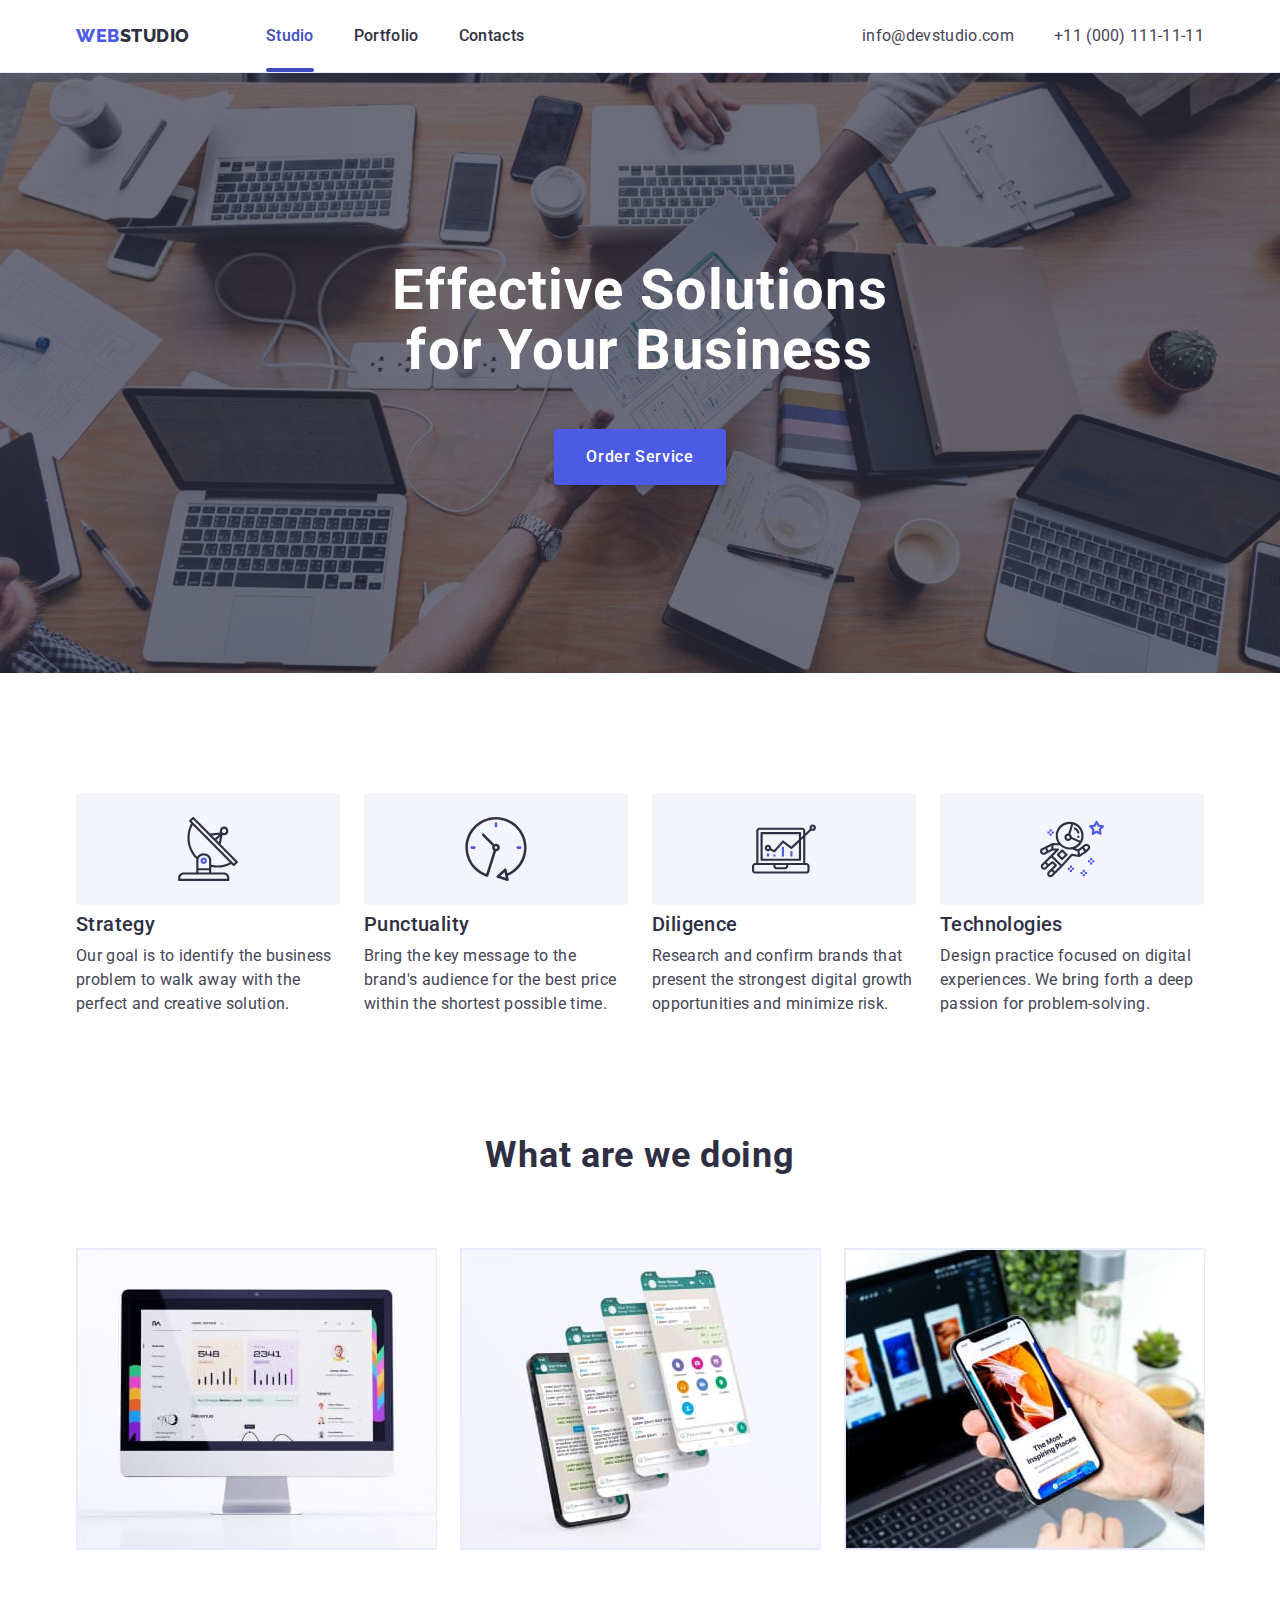
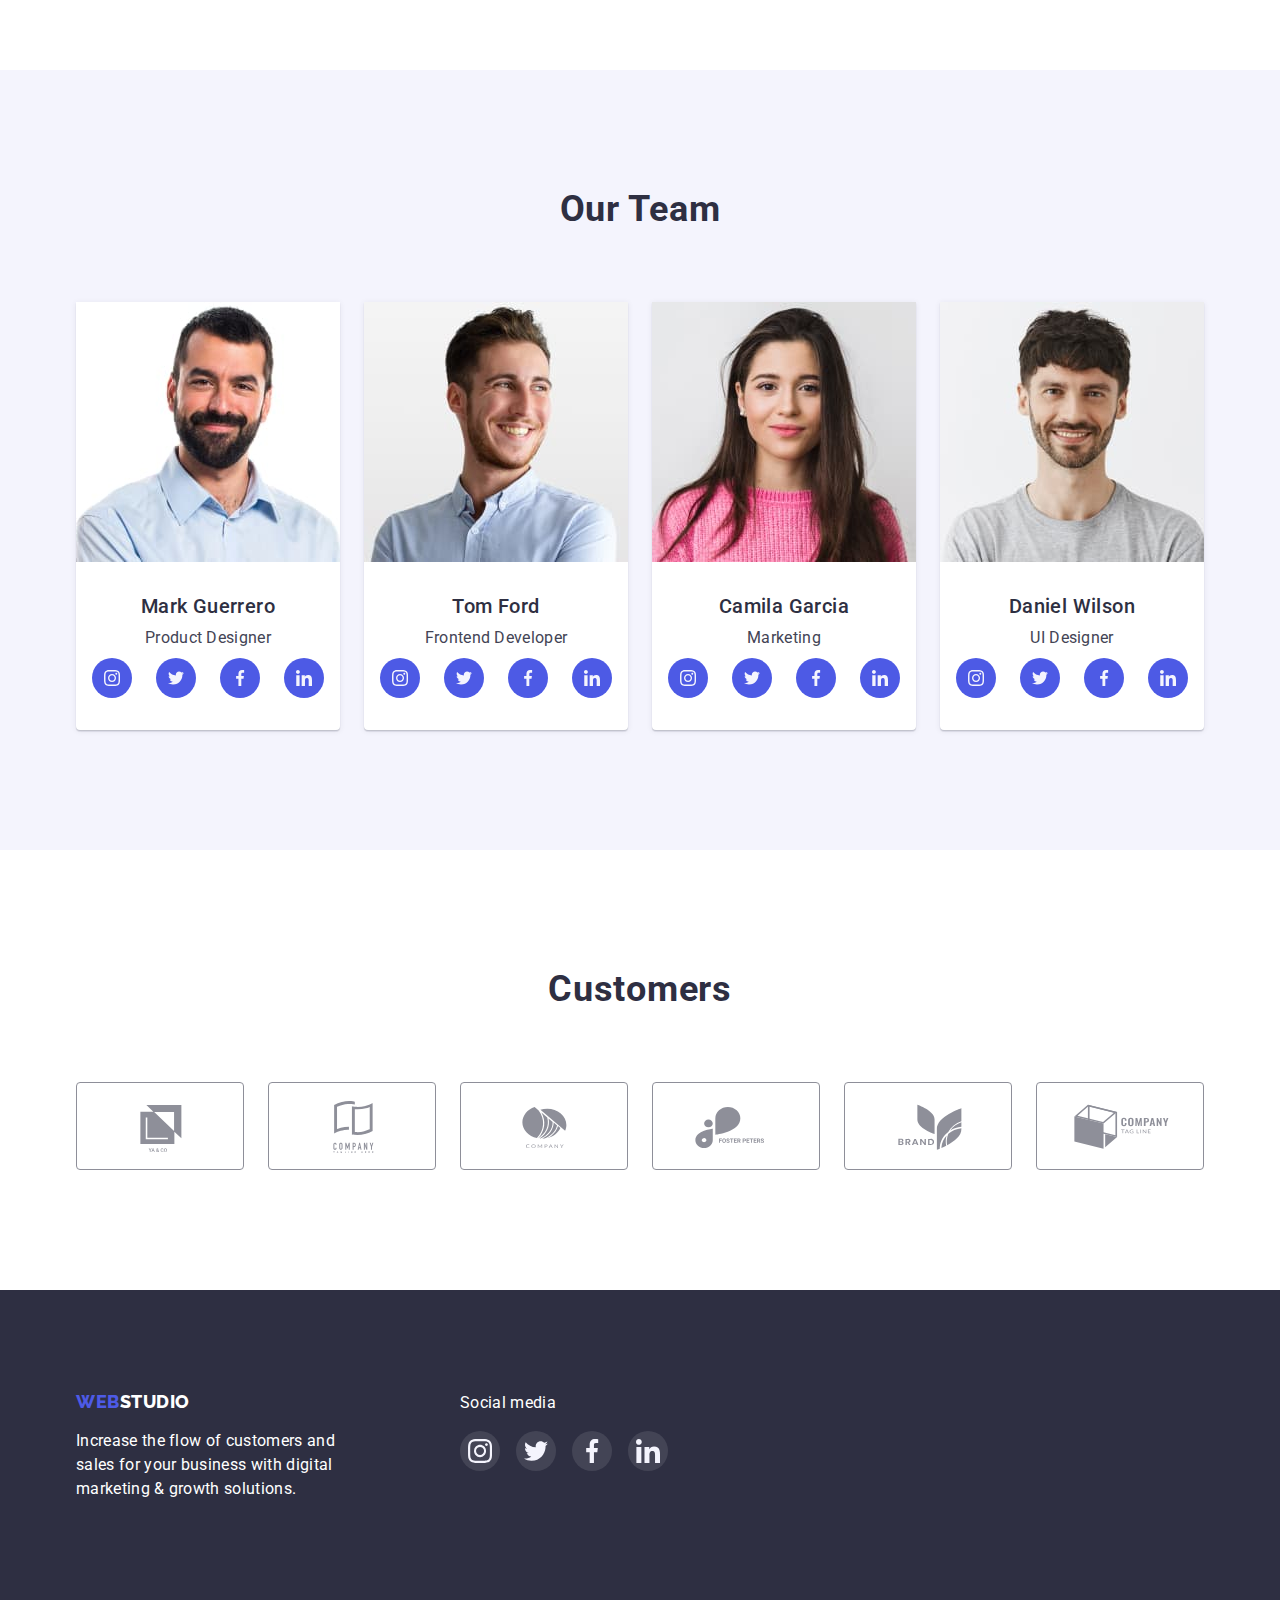
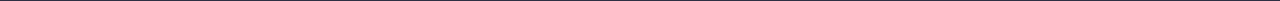
==== index.html @ 7a9a7d22 "Initial commit" ====
<!DOCTYPE html>
<html lang="en">
  <head>
    <meta charset="UTF-8" />
    <meta http-equiv="X-UA-Compatible" content="IE=edge" />
    <meta name="viewport" content="width=device-width, initial-scale=1.0" />
    <title>Web Studio</title>
    <link rel="preconnect" href="https://fonts.googleapis.com" />
    <link rel="preconnect" href="https://fonts.gstatic.com" crossorigin />
    <link
      href="https://fonts.googleapis.com/css2?family=Raleway:wght@800&family=Roboto:wght@400;500;700;900&display=swap"
      rel="stylesheet"
    />
    <link
      rel="stylesheet"
      href="https://cdn.jsdelivr.net/npm/modern-normalize@1.1.0/modern-normalize.min.css"
    />
    <link rel="stylesheet" href="./css/styles.css" />
  </head>
  <body>
    <!-- 📌======================= header -->

    <header class="header">
      <div class="container header-container">
        <nav class="navigation">
          <a href="/index.html" class="logo dark"
            >Web<span class="logo-right">Studio</span></a
          >
          <ul class="navigation-list">
            <li class="item">
              <a href="./index.html" class="link current">Studio</a>
            </li>
            <li class="item">
              <a href="./portfolio.html" class="link">Portfolio</a>
            </li>
            <li class="item"><a href="" class="link">Contacts</a></li>
          </ul>
        </nav>

        <address class="contacts-wrapper">
          <ul class="contacts">
            <li class="contacts-item">
              <a href="mailto:info@devstudio.com" class="contacts-link"
                >info@devstudio.com</a
              >
            </li>
            <li class="contacts-item">
              <a href="tel:+110001111111" class="contacts-link"
                >+11 (000) 111-11-11</a
              >
            </li>
          </ul>
        </address>
      </div>
    </header>

    <main>
      <!--📌=================================== hero  -->

      <section class="hero-wrapper">
        <div class="hero">
          <h1 class="hero-title">Effective Solutions for Your Business</h1>
          <button class="hero-button" type="button" data-modal-open>
            Order Service
          </button>
        </div>
      </section>

      <!-- 📌==============================advantages  -->

      <section class="section advantages-section">
        <div class="container">
          <h2 class="visually-hidden">Advantages</h2>
          <ul class="advantages-list">
            <li class="advantages-item">
              <div class="advantages-top">
                <svg width="64" height="64">
                  <use href="./images/icons.svg#icon-antenna" />
                </svg>
              </div>
              <h3 class="advantages-title">Strategy</h3>
              <p class="advantages-text">
                Our goal is to identify the business problem to walk away with
                the perfect and creative solution.
              </p>
            </li>
            <li class="advantages-item">
              <div class="advantages-top">
                <svg width="64" height="64">
                  <use href="./images/icons.svg#icon-clock" />
                </svg>
              </div>
              <h3 class="advantages-title">Punctuality</h3>
              <p class="advantages-text">
                Bring the key message to the brand's audience for the best price
                within the shortest possible time.
              </p>
            </li>
            <li class="advantages-item">
              <div class="advantages-top">
                <svg width="64" height="64">
                  <use href="./images/icons.svg#icon-diagram" />
                </svg>
              </div>
              <h3 class="advantages-title">Diligence</h3>
              <p class="advantages-text">
                Research and confirm brands that present the strongest digital
                growth opportunities and minimize risk.
              </p>
            </li>
            <li class="advantages-item">
              <div class="advantages-top">
                <svg width="64" height="64">
                  <use href="./images/icons.svg#icon-astronaut" />
                </svg>
              </div>
              <h3 class="advantages-title">Technologies</h3>
              <p class="advantages-text">
                Design practice focused on digital experiences. We bring forth a
                deep passion for problem-solving.
              </p>
            </li>
          </ul>
        </div>
      </section>

      <!--📌================================ work examples -->

      <section class="section work-section">
        <div class="container">
          <h2 class="section-title">What are we doing</h2>
          <ul class="work-list">
            <li class="work-item">
              <img
                src="./images/what-are-we-doing-1.jpg"
                alt="work 1"
                width="360"
              />
            </li>
            <li class="work-item">
              <img
                src="./images/what-are-we-doing-2.jpg"
                alt="work 2"
                width="360"
              />
            </li>
            <li class="work-item">
              <img
                src="./images/what-are-we-doing-3.jpg"
                alt="work 3"
                width="360"
              />
            </li>
          </ul>
        </div>
      </section>

      <!--📌====================================== Our Team -->

      <section class="our-team">
        <div class="container">
          <h2 class="section-title">Our Team</h2>
          <ul class="team-list">
            <li class="team-item">
              <img
                src="./images/our-team-1.jpg"
                alt="Mark Guerrero"
                width="264"
              />
              <div class="staff-wrapper">
                <h3 class="staff-title">Mark Guerrero</h3>
                <p class="staff-position">Product Designer</p>
                <ul class="soc-icon">
                  <li class="icon-list">
                    <a class="icon-item" href="">
                      <svg class="soc-icon-item" width="16" height="16">
                        <use href="./images/icons.svg#icon-instagram" />
                      </svg>
                    </a>
                  </li>
                  <li class="icon-list">
                    <a class="icon-item" href="">
                      <svg class="soc-icon-item" width="16" height="16">
                        <use href="./images/icons.svg#icon-twitter" />
                      </svg>
                    </a>
                  </li>
                  <li class="icon-list">
                    <a class="icon-item" href=""
                      ><svg class="soc-icon-item" width="16" height="16">
                        <use href="./images/icons.svg#icon-facebook" />
                      </svg>
                    </a>
                  </li>
                  <li class="icon-list">
                    <a class="icon-item" href=""
                      ><svg class="soc-icon-item" width="16" height="16">
                        <use href="./images/icons.svg#icon-linkedin" />
                      </svg>
                    </a>
                  </li>
                </ul>
              </div>
            </li>

            <li class="team-item">
              <img src="./images/our-team-2.jpg" alt="Tom Ford" width="264" />
              <div class="staff-wrapper">
                <h3 class="staff-title">Tom Ford</h3>
                <p class="staff-position">Frontend Developer</p>
                <ul class="soc-icon">
                  <li class="icon-list">
                    <a class="icon-item" href="">
                      <svg class="soc-icon-item" width="16" height="16">
                        <use href="./images/icons.svg#icon-instagram" />
                      </svg>
                    </a>
                  </li>
                  <li class="icon-list">
                    <a class="icon-item" href="">
                      <svg class="soc-icon-item" width="16" height="16">
                        <use href="./images/icons.svg#icon-twitter" />
                      </svg>
                    </a>
                  </li>
                  <li class="icon-list">
                    <a class="icon-item" href=""
                      ><svg class="soc-icon-item" width="16" height="16">
                        <use href="./images/icons.svg#icon-facebook" />
                      </svg>
                    </a>
                  </li>
                  <li class="icon-list">
                    <a class="icon-item" href=""
                      ><svg class="soc-icon-item" width="16" height="16">
                        <use href="./images/icons.svg#icon-linkedin" />
                      </svg>
                    </a>
                  </li>
                </ul>
              </div>
            </li>

            <li class="team-item">
              <img
                src="./images/our-team-3.jpg"
                alt="Camila Garcia"
                width="264"
              />
              <div class="staff-wrapper">
                <h3 class="staff-title">Camila Garcia</h3>
                <p class="staff-position">Marketing</p>
                <ul class="soc-icon">
                  <li class="icon-list">
                    <a class="icon-item" href="">
                      <svg class="soc-icon-item" width="16" height="16">
                        <use href="./images/icons.svg#icon-instagram" />
                      </svg>
                    </a>
                  </li>
                  <li class="icon-list">
                    <a class="icon-item" href="">
                      <svg class="soc-icon-item" width="16" height="16">
                        <use href="./images/icons.svg#icon-twitter" />
                      </svg>
                    </a>
                  </li>
                  <li class="icon-list">
                    <a class="icon-item" href=""
                      ><svg class="soc-icon-item" width="16" height="16">
                        <use href="./images/icons.svg#icon-facebook" />
                      </svg>
                    </a>
                  </li>
                  <li class="icon-list">
                    <a class="icon-item" href=""
                      ><svg class="soc-icon-item" width="16" height="16">
                        <use href="./images/icons.svg#icon-linkedin" />
                      </svg>
                    </a>
                  </li>
                </ul>
              </div>
            </li>
            <li class="team-item">
              <img
                src="./images/our-team-4.jpg"
                alt="Daniel Wilson"
                width="264"
              />
              <div class="staff-wrapper">
                <h3 class="staff-title">Daniel Wilson</h3>
                <p class="staff-position">UI Designer</p>
                <ul class="soc-icon">
                  <li class="icon-list">
                    <a class="icon-item" href="">
                      <svg class="soc-icon-item" width="16" height="16">
                        <use href="./images/icons.svg#icon-instagram" />
                      </svg>
                    </a>
                  </li>
                  <li class="icon-list">
                    <a class="icon-item" href="">
                      <svg class="soc-icon-item" width="16" height="16">
                        <use href="./images/icons.svg#icon-twitter" />
                      </svg>
                    </a>
                  </li>
                  <li class="icon-list">
                    <a class="icon-item" href=""
                      ><svg class="soc-icon-item" width="16" height="16">
                        <use href="./images/icons.svg#icon-facebook" />
                      </svg>
                    </a>
                  </li>
                  <li class="icon-list">
                    <a class="icon-item" href=""
                      ><svg class="soc-icon-item" width="16" height="16">
                        <use href="./images/icons.svg#icon-linkedin" />
                      </svg>
                    </a>
                  </li>
                </ul>
              </div>
            </li>
          </ul>
        </div>
      </section>
      <!-- =========================================Customers=============== -->
      <section class="customers">
        <div class="container">
          <h2 class="section-title">Customers</h2>
          <ul class="customers-list">
            <li class="customers-item">
              <a class="customers-link" href="">
                <svg class="customers-icon-item" width="104" height="56">
                  <use href="./images/icons.svg#icon-Logo" />
                </svg>
              </a>
            </li>
            <li class="customers-item">
              <a class="customers-link" href="">
                <svg class="customers-icon-item" width="104" height="56">
                  <use href="./images/icons.svg#icon-Logo1" />
                </svg>
              </a>
            </li>
            <li class="customers-item">
              <a class="customers-link" href="">
                <svg class="customers-icon-item" width="104" height="56">
                  <use href="./images/icons.svg#icon-Logo2" />
                </svg>
              </a>
            </li>
            <li class="customers-item">
              <a class="customers-link" href="">
                <svg class="customers-icon-item" width="104" height="56">
                  <use href="./images/icons.svg#icon-Logo3" />
                </svg>
              </a>
            </li>
            <li class="customers-item">
              <a class="customers-link" href="">
                <svg class="customers-icon-item" width="104" height="56">
                  <use href="./images/icons.svg#icon-Logo4" />
                </svg>
              </a>
            </li>
            <li class="customers-item">
              <a class="customers-link" href="">
                <svg class="customers-icon-item" width="104" height="56">
                  <use href="./images/icons.svg#icon-Logo5" />
                </svg>
              </a>
            </li>
          </ul>
        </div>
      </section>
    </main>

    <!--📌==========================================footer -->

    <footer class="page-footer">
      <div class="container footer-container">
        <div class="logo-group">
          <a href="/index.html" class="logo light"
            >Web<span class="logo-right">Studio</span></a
          >
          <p class="text">
            Increase the flow of customers and sales for your business with
            digital marketing & growth solutions.
          </p>
        </div>
        <div class="social-group">
          <p class="social-title">Social media</p>
          <ul class="social-list">
            <li class="social-item">
              <a class="social-link" href="">
                <svg class="soc-icon-item" width="24" height="24">
                  <use href="./images/icons.svg#icon-instagram" />
                </svg>
              </a>
            </li>
            <li class="social-item">
              <a class="social-link" href="">
                <svg class="soc-icon-item" width="24" height="24">
                  <use href="./images/icons.svg#icon-twitter" />
                </svg>
              </a>
            </li>
            <li class="social-item">
              <a class="social-link" href=""
                ><svg class="soc-icon-item" width="24" height="24">
                  <use href="./images/icons.svg#icon-facebook" />
                </svg>
              </a>
            </li>
            <li class="social-item">
              <a class="social-link" href=""
                ><svg class="soc-icon-item" width="24" height="24">
                  <use href="./images/icons.svg#icon-linkedin" />
                </svg>
              </a>
            </li>
          </ul>
        </div>
      </div>
    </footer>

    <div class="backdrop is-hidden" data-modal>
      <div class="modal">
        <button class="modal-clos" type="button" data-modal-close>
          <svg class="modal-clos-icon" width="24" height="24">
            <use href="./images/icons.svg#icon-Vector-1" />
          </svg>
        </button>
      </div>
    </div>
    <script src="./js/modal.js"></script>
  </body>
</html>
---- css/styles.css ----
:root {
  --primary-text-color: #434455;
  /* --secondary-text-: #e7e9fc; */
  --secondary-background-color: #f4f4fd;
  --variable-color: #404bbf;
  --blue-color: #2e2f42;
  --accent-color: #4d5ae5;
  --white-color: #ffffff;
}
body {
  background-color: var(--white-color);
  color: var(--primary-text-color);
  font-family: Roboto, sans-serif;
}

/* 📌 Reset */

p,
h1,
h2,
h3,
h4,
h5,
h6 {
  margin: 0;
}
ul {
  margin: 0;
  padding-left: 0;
  list-style: none;
}
a {
  text-decoration: none;
}
button {
  cursor: pointer;
}
img {
  display: block;
}
/* @keyframes rotator {
  0% {
    transform: rotate(0);
  }
  100% {
    transform: rotate(360);
  } */
/* 📌 Utils */

.visually-hidden {
  position: absolute;
  width: 1px;
  height: 1px;
  margin: -1px;
  border: 0;
  padding: 0;

  white-space: nowrap;
  clip-path: inset(100%);
  clip: rect(0 0 0 0);
  overflow: hidden;
}

/* 📌 General */

.container {
  width: 1158px;
  padding-left: 15px;
  padding-right: 15px;
  margin: 0 auto;
}

.logo {
  color: var(--accent-color);
  font-family: 'Raleway', sans-serif;
  font-weight: 800;
  font-size: 18px;
  line-height: 1.3;
  letter-spacing: 0.03em;
  text-transform: uppercase;
}
.logo.light > .logo-right {
  color: var(--white-color);
}
.logo.dark > .logo-right {
  color: var(--blue-color);
}

.section-title {
  margin-bottom: 72px;
  color: var(--blue-color);
  font-weight: 700;
  font-size: 36px;
  line-height: 1.11;
  text-align: center;
  letter-spacing: 0.02em;
}
/*==================== MODAL */
.backdrop {
  position: fixed;
  top: 0;
  width: 100%;
  height: 100%;
  background-color: rgba(46, 47, 66, 0.4);
  transition: opacity 250ms linear, visibility 250ms linear;
}
.is-hidden {
  opacity: 0;
  visibility: hidden;
  pointer-events: none;
}
.backdrop.is-hidden .modal {
  transform: translate(-50%, -50%) scale(0);
}
.modal {
  position: absolute;
  top: 50%;
  left: 50%;
  width: 408px;
  min-height: 576px;
  border-radius: 5px;
  transform: translate(-50%, -50%);
  padding: 30px;
  background-color: #fcfcfc;
  transition: transform 250ms cubic-bezier(0.4, 0, 0.2, 1);
}
.modal-clos {
  width: 24px;
  height: 24px;
  border: 1px solid rgba(0, 0, 0, 0.1);
  background-color: #e7e9fc;
  border-radius: 50%;
  display: flex;
  align-items: center;
  justify-content: center;
  margin-left: auto;
  transition: color 250ms cubic-bezier(0.4, 0, 0.2, 1),
    background-color 250ms cubic-bezier(0.4, 0, 0.2, 1);
}
.modal-clos:hover,
.modal-clos:focus {
  background-color: #404bbf;
  fill: #ffffff;
}

/*📌=== site-nav */
.header {
  border-bottom: 1px solid #e7e9fc;
}

.header-container {
  display: flex;
}
.navigation {
  display: flex;
  align-items: center;
}

.navigation-list {
  display: flex;
  margin-left: 76px;
}
.navigation-list .item + .item {
  margin-left: 40px;
}

.navigation-list .link {
  display: block;
  padding-top: 24px;
  padding-bottom: 24px;
  color: var(--blue-color);
  font-weight: 500;
  font-size: 16px;
  line-height: 1.5;
  letter-spacing: 0.02em;
  position: relative;
  transition: color 250ms cubic-bezier(0.4, 0, 0.2, 1);
}
.navigation-list .link:hover,
.navigation-list .link:focus,
.navigation-list .link.current {
  color: var(--variable-color);
}
.navigation-list .link.current::after {
  width: 100%;
  height: 4px;
  left: 0;
  bottom: 0;
  display: block;
  content: '';
  position: absolute;
  border-radius: 2px;
  background-color: #404bbf;
  pointer-events: none;
}

/*📌===contacts */

.contacts-wrapper {
  margin-left: auto;
}

.contacts {
  display: flex;
}
.contacts-item + .contacts-item {
  margin-left: 40px;
}
.contacts-link {
  color: var(--primary-text-color);
  font-style: normal;

  font-size: 16px;
  line-height: 1.5;
  letter-spacing: 0.02em;

  display: inline-block;
  padding-top: 24px;
  padding-bottom: 24px;
  transition: color 250ms cubic-bezier(0.4, 0, 0.2, 1);
}
.contacts-link:hover,
.contacts-link:focus {
  color: var(--variable-color);
}

/*================================📌 Hero =========================  */

.hero-wrapper {
  max-width: 1440px;
  margin: 0 auto;
  background-image: linear-gradient(
      rgba(46, 47, 66, 0.7),
      rgba(46, 47, 66, 0.7)
    ),
    url(../images/people-office\ .jpg);
  background-repeat: no-repeat;
  background-position: center;
  background-size: cover;
  height: 600px;
  display: flex;
  justify-content: center;
  align-items: center;
}

.hero {
  text-align: center;
}

.hero-title {
  color: var(--white-color);
  font-weight: 700;
  width: 496px;
  font-size: 56px;
  line-height: 1.07;
  letter-spacing: 0.02em;
  margin-bottom: 48px;
}

.hero-button {
  background-color: var(--accent-color);
  font-family: inherit;
  color: var(--white-color);
  font-weight: 500;
  font-size: 16px;
  line-height: 1.5;
  letter-spacing: 0.04em;
  padding: 16px 32px;
  border: none;
  box-shadow: 0px 4px 4px rgba(0, 0, 0, 0.15);
  border-radius: 4px;
  transition: background-color 250ms cubic-bezier(0.4, 0, 0.2, 1);
}

.hero-button:hover,
.hero-button:focus {
  background-color: var(--variable-color);
}

/* 📌===advantages */
.advantages-section {
  padding: 120px 0 60px;
}
.advantages-list {
  display: flex;
}
.advantages-item {
  width: 264px;
}
.advantages-item:not(:last-child) {
  margin-right: 24px;
}
.advantages-top {
  height: 112px;
  margin-bottom: 8px;
  border-radius: 4px;
  display: flex;
  justify-content: center;
  align-items: center;
  background-color: var(--secondary-background-color);
}

.advantages-title {
  color: var(--blue-color);
  font-weight: 500;
  font-size: 20px;
  letter-spacing: 0.02em;
  margin-bottom: 8px;
}
.advantages-text {
  font-size: 16px;
  line-height: 1.5;
  letter-spacing: 0.02em;
}

/* 📌 ===work examples */
.work-section {
  padding: 60px 0 120px;
}
.work-list {
  display: flex;
}
.work-item {
  width: 360px;
  border: 1px solid #e7e9fc;
}
.work-item:not(:last-child) {
  margin-right: 24px;
}

/* 📌 === Our Team */

.our-team {
  background-color: var(--secondary-background-color);
  padding: 120px 0;
}
.team-list {
  display: flex;
}
.team-item {
  width: 264px;
  box-shadow: 0px 1px 6px rgba(46, 47, 66, 0.08),
    0px 1px 1px rgba(46, 47, 66, 0.16), 0px 2px 1px rgba(46, 47, 66, 0.08);
  background-color: var(--white-color);
  border-radius: 0px 0px 4px 4px;
}
.team-item:not(:last-child) {
  margin-right: 24px;
}
.staff-wrapper {
  padding: 32px 16px;
  text-align: center;
}
.staff-title {
  color: var(--blue-color);
  font-weight: 500;
  font-size: 20px;
  letter-spacing: 0.02em;
  line-height: 1.2;
  margin-bottom: 8px;
}
.staff-position {
  font-size: 16px;
  line-height: 1.5;
  letter-spacing: 0.02em;
  margin-bottom: 8px;
}
.soc-icon {
  display: flex;
  justify-content: space-between;
}
.icon-item {
  height: 40px;
  width: 40px;
  border-radius: 50%;
  display: inline-flex;
  justify-content: center;
  align-items: center;
  background-color: var(--accent-color);
  transition: background-color 250ms cubic-bezier(0.4, 0, 0.2, 1);
}
.icon-item:hover,
.icon-item:focus {
  background-color: var(--variable-color);
}
.soc-icon-item {
  fill: var(--secondary-background-color);
}

/* ================================Customers */
.customers {
  padding: 120px 0;
}
.customers-list {
  display: flex;
  justify-content: space-between;
}
.customers-item {
  width: 168px;
}
.customers-link {
  height: 88px;
  display: flex;
  justify-content: center;
  align-items: center;
  border: 1px solid #8e8f99;
  border-radius: 4px;
  transition: border 250ms cubic-bezier(0.4, 0, 0.2, 1);
}
.customers-link:hover,
.customers-link:focus {
  border: 1px solid #404bbf;
}
.customers-link:hover > .customers-icon-item,
.customers-link:focus > .customers-icon-item {
  fill: #404bbf;
}

.customers-icon-item {
  fill: #8e8f99;
  transition: fill 250ms cubic-bezier(0.4, 0, 0.2, 1);
}
.section-heading {
  margin-bottom: 72px;
  padding-top: 120px;
}
/* =========================== Portfolio ========================== */

/* 📌 ============ projects */

.projects-section {
  padding: 96px 0 120px;
}

.filter-list {
  display: flex;
  justify-content: center;
  margin-bottom: 72px;
}
.filter-item:not(:last-child) {
  margin-right: 24px;
}
.filter-button {
  padding: 12px 24px;
  color: var(--accent-color);
  font-family: inherit;
  line-height: 1.5;
  font-weight: 500;
  letter-spacing: 0.04em;
  background-color: var(--secondary-background-color);
  border: 1px solid #e7e9fc;
  border-radius: 4px;

  box-shadow: 0px 3px 1px rgba(0, 0, 0, 0.1), 0px 2px 1px rgba(0, 0, 0, 0.08),
    0px 2px 2px rgba(0, 0, 0, 0.12);
  transition: color 250ms cubic-bezier(0.4, 0, 0.2, 1),
    background-color 250ms cubic-bezier(0.4, 0, 0.2, 1);
}
.filter-button:hover,
.filter-button:focus {
  border-color: transparent;
  background-color: var(--variable-color);
  color: var(--white-color);
}

/* 📌 ============== projects list */

.projects-list {
  display: flex;
  flex-wrap: wrap;
  margin: -24px -12px;
}
.projects-item {
  width: 360px;
  margin: 24px 12px;
  box-shadow: 0px 1px 6px rgba(46, 47, 66, 0.08);
}
.projects-img {
  display: block;
}

.projects-img:hover,
.projects-img:focus {
  box-shadow: 0px 1px 6px rgba(46, 47, 66, 0.08),
    0px 1px 1px rgba(46, 47, 66, 0.16), 0px 2px 1px rgba(46, 47, 66, 0.08);
}
.projects-img:hover .overlay {
  transform: translateY(0);
}
.projects-wraper {
  position: relative;
  overflow: hidden;
}
.overlay {
  line-height: 1.5;
  letter-spacing: 0.02em;
  color: #f4f4fd;
  position: absolute;
  padding-top: 40px;
  padding-left: 32px;
  padding-right: 32px;
  top: 0;
  font-size: 16px;
  font-weight: 400;
  background-color: #4d5ae5;
  height: 100%;
  transform: translateY(100%);
  transition: transform 250ms linear;
}

.projects-bottom {
  padding: 32px 16px;
  border-left: 1px solid #e7e9fc;
  border-right: 1px solid #e7e9fc;
  border-bottom: 1px solid #e7e9fc;
}

.projects-title {
  margin-bottom: 8px;
  color: var(--blue-color);
  font-weight: 500;
  font-size: 20px;
  letter-spacing: 0.02em;
  line-height: 1.2;
}
.projects-description {
  color: var(--primary-text-color);
  line-height: 1.5;
  letter-spacing: 0.02em;
}

/* 📌 === footer  */

.page-footer {
  padding: 100px 0;
  background-color: var(--blue-color);
}
.footer-container {
  display: flex;
  align-items: baseline;
}
.logo-group {
  width: 264px;
  margin-right: 120px;
}
.logo-group > .text {
  margin-top: 16px;
  color: var(--white-color);
  line-height: 1.5;
  letter-spacing: 0.02em;
}
.social-group {
  width: 208px;
}
.social-title {
  display: inline-block;
  margin-bottom: 16px;
  font-size: 16px;
  line-height: 1.5;
  letter-spacing: 0.02em;
  color: #ffffff;
}
.social-list {
  display: flex;
  gap: 16px;
}
.social-item {
  width: 40px;
}
.social-link {
  height: 40px;
  border-radius: 50%;
  display: flex;
  justify-content: center;
  align-items: center;
  background-color: rgba(255, 255, 255, 0.1);
  transition: background-color 250ms cubic-bezier(0.4, 0, 0.2, 1);
}
.social-link:hover,
.social-link:focus {
  background-color: #31d0aa;
}

/* 📌 nth-child example */

/* .projects-item:not(:nth-child(3n)) {
  margin-right: 24px;
}
.projects-item:not(:nth-last-child(-n + 3)) {
  margin-bottom: 48px;
} */

/* .advantages-item::before {
  display: block;
  content: '';
  height: 112px;

  background-position: center;
  background-color: #f4f4fd;
  background-size: 64px 64px;
}
.icon-antenna::before {
  background-image: url(../images/icons.svg/);
  background-repeat: no-repeat;
}
.icon-clock::before {
  background-image: url(../images/clock.svg);
  background-repeat: no-repeat;
}
.icon-diagram::before {
  background-image: url(../images/diagram.svg);
  background-repeat: no-repeat;
}
.icon-astronaut::before {
  background-image: url(../images/astronaut.svg);
  background-repeat: no-repeat;
} */
/* animate__backInUp */ ;
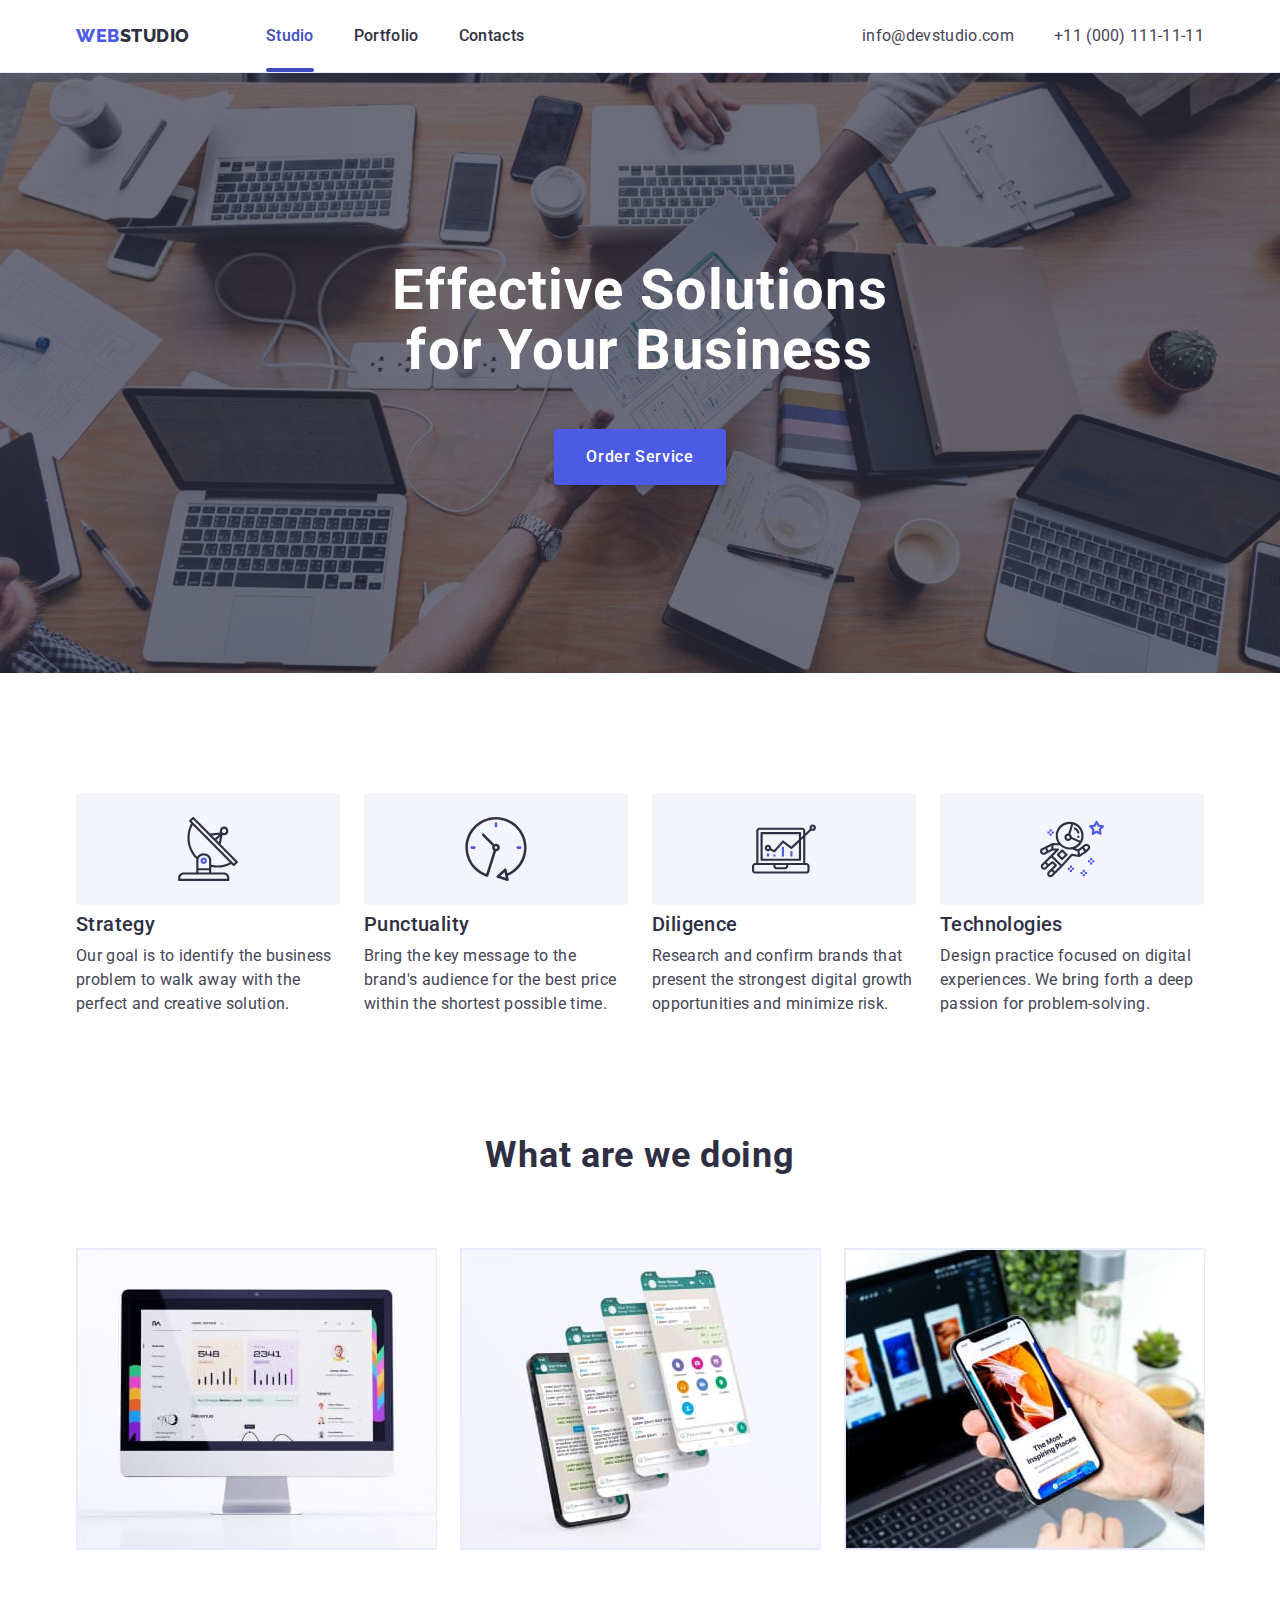
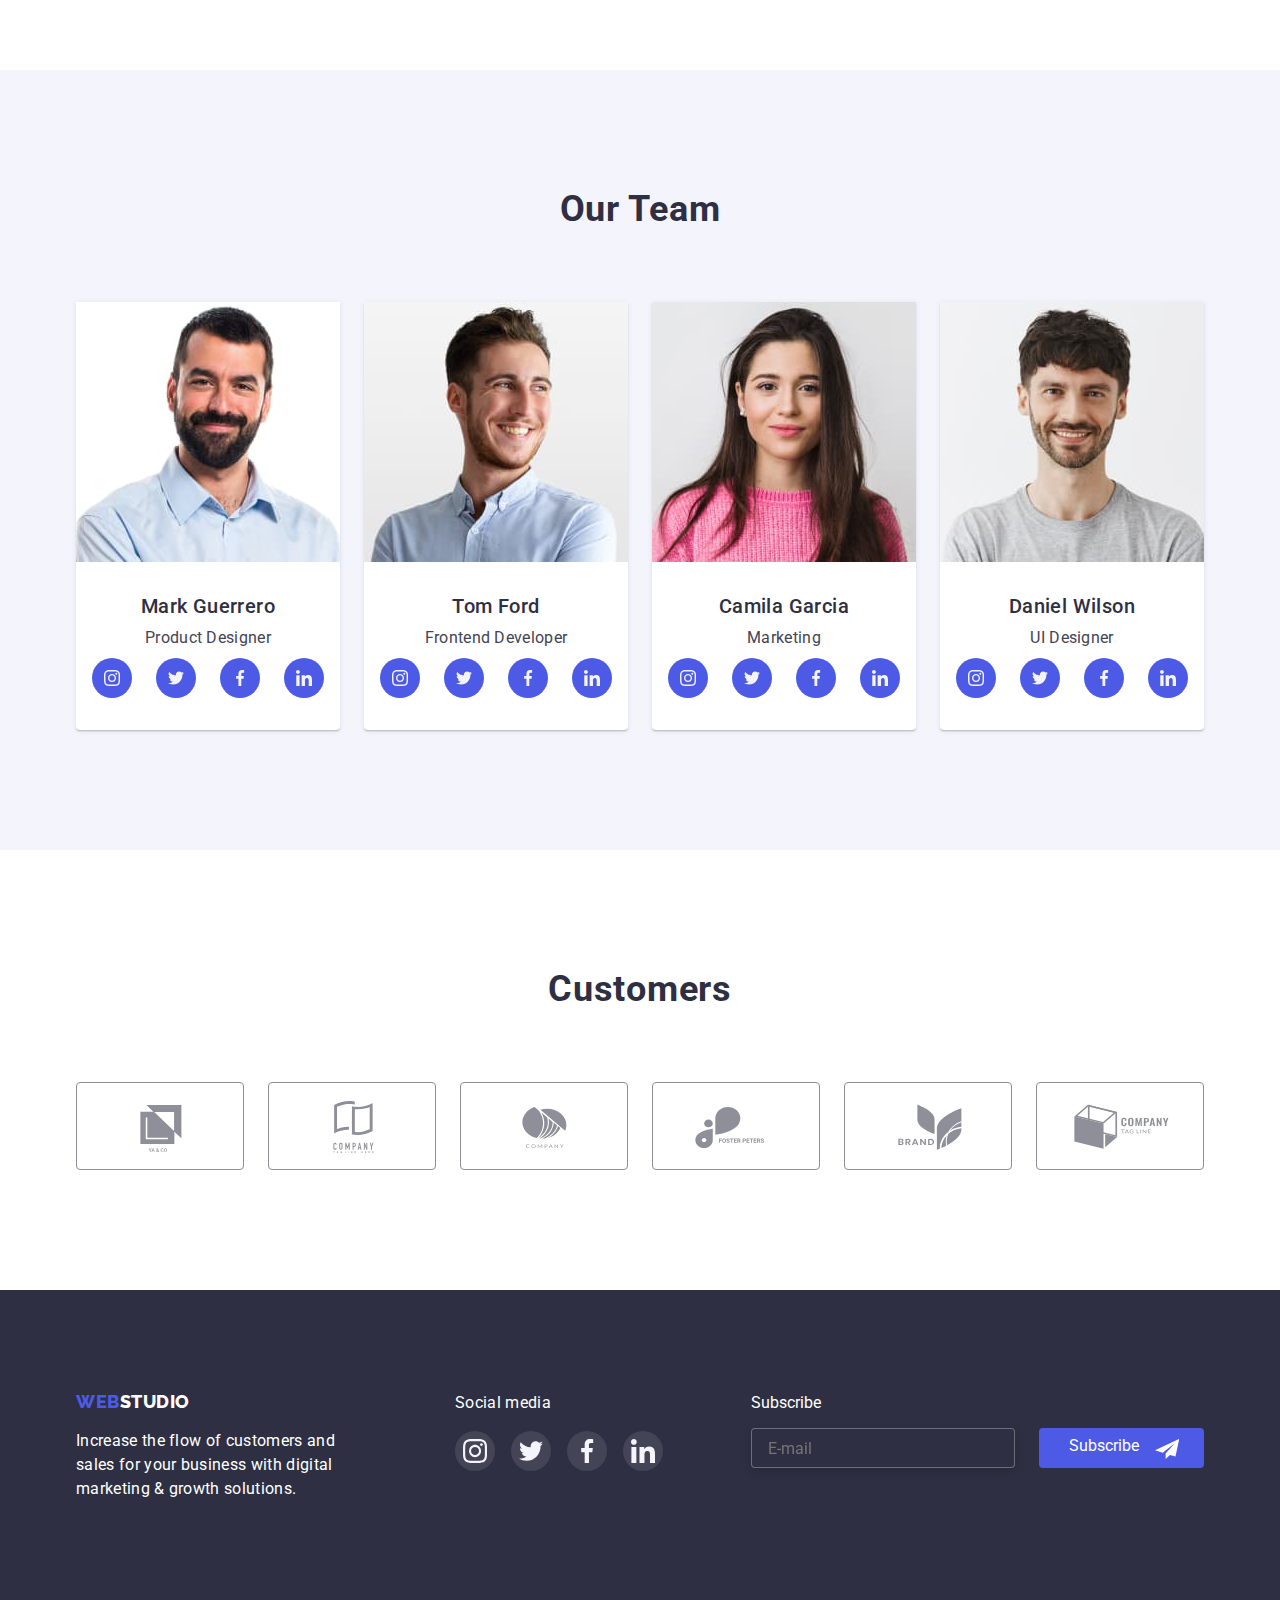
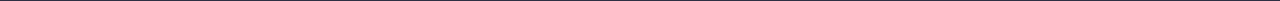
==== commit b4d01533: "add modal.checkbox" ====
--- a/index.html
+++ b/index.html
@@ -424,8 +424,28 @@
             </li>
           </ul>
         </div>
+        <!-- ======================================================= -->
+        <div class="subscription-group">
+          <p class="subscription-title">Subscribe</p>
+          <form action="">
+            <div class="subscription-group-btn">
+              <input class="subscribe-form" type="text" placeholder="E-mail" />
+
+              <button type="submit" class="subscribe-button">
+                <span class="subscribe-text">
+                  Subscribe
+                  <svg class="telegram" width="24" height="24">
+                    <use href="./images/icons.svg#icon-icon-send" />
+                  </svg>
+                </span>
+              </button>
+            </div>
+          </form>
+        </div>
       </div>
     </footer>
+
+    <!-- ==================================MODAL==================================== -->
 
     <div class="backdrop is-hidden" data-modal>
       <div class="modal">
@@ -434,6 +454,86 @@
             <use href="./images/icons.svg#icon-Vector-1" />
           </svg>
         </button>
+        <form action="" class="contact-form">
+          <p class="personal-caption">
+            Leave your contacts and we will call you back
+          </p>
+          <!-- =================================================================== -->
+
+          <label class="personal-data-text">
+            <span class="personal-text">Name</span>
+            <input
+              class="contacts-form-imput"
+              type=""
+              autofocus
+              name="user name"
+              id="name"
+              placeholder=""
+            />
+            <svg class="user-name" width="18" height="18">
+              <use href="./images/icons.svg#icon-Vector-3-1" />
+            </svg>
+          </label>
+          <label class="personal-data-text">
+            <span class="personal-text">Phone</span>
+            <input
+              class="contacts-form-imput"
+              type=""
+              autofocus
+              name="user name"
+              id="name"
+              placeholder=""
+            />
+            <svg class="user-name" width="18" height="24">
+              <use href="./images/icons.svg#icon-Vector-1-1" />
+            </svg>
+          </label>
+
+          <label class="personal-data-text"
+            ><span class="personal-text"
+              >Email
+              <input
+                class="contacts-form-imput"
+                type=""
+                autofocus
+                name="user name"
+                id="name"
+                placeholder="" />
+              <svg class="user-name" width="18" height="24">
+                <use href="./images/icons.svg#icon-Vector-2-1" /></svg
+            ></span>
+          </label>
+          <!-- ================================================================== -->
+
+          <label class="personal-data-text"
+            ><span class="personal-text">Comment</span>
+            <input
+              class="contacts-form-comment"
+              type=""
+              autofocus
+              name="user name"
+              id="name"
+              placeholder="Text input"
+            />
+          </label>
+
+          <!-- --------------------checkbox============= -->
+
+          <div class="privacy-statement">
+            <label class="personal-checkbox">
+              <input class="checkbox" type="checkbox" name="" value="" id="" />
+              <span class="checkbox-icons"></span>
+              <span class="checkbox-text">
+                I accept the terms and conditions of the
+                <span class="privacy-policy"> Privacy Policy</span>
+              </span>
+            </label>
+          </div>
+
+          <div class="contacts-btn">
+            <button type="submit" class="contacts-form-btn">Send</button>
+          </div>
+        </form>
       </div>
     </div>
     <script src="./js/modal.js"></script>
--- a/css/styles.css
+++ b/css/styles.css
@@ -38,13 +38,7 @@
 img {
   display: block;
 }
-/* @keyframes rotator {
-  0% {
-    transform: rotate(0);
-  }
-  100% {
-    transform: rotate(360);
-  } */
+
 /* 📌 Utils */
 
 .visually-hidden {
@@ -141,6 +135,146 @@
 .modal-clos:focus {
   background-color: #404bbf;
   fill: #ffffff;
+}
+.personal-caption {
+  font-weight: 500;
+  font-size: 16px;
+  line-height: 1.5;
+  letter-spacing: 0.02em;
+  color: #2e2f42;
+  margin-bottom: 16px;
+}
+/* ======================================================== */
+
+.personal-data-text {
+  position: relative;
+  display: block;
+}
+.personal-text {
+  font-weight: 400;
+  font-size: 12px;
+  line-height: 1.33;
+  letter-spacing: 0.04em;
+  color: #8e8f99;
+  margin-bottom: 4px;
+  margin-top: 8px;
+}
+
+.contacts-form-imput {
+  padding-left: 38px;
+  width: 100%;
+  min-height: 40px;
+  border: 1px solid rgba(33, 33, 33, 0.2);
+  border-radius: 4px;
+  transition: color 250ms cubic-bezier(0.4, 0, 0.2, 1);
+  outline: none;
+}
+
+.contacts-form-imput:focus {
+  border: 1px solid #4d5ae5;
+}
+.contacts-form-imput:focus + .user-name {
+  fill: #4d5ae5;
+}
+
+.user-name {
+  position: absolute;
+  left: 16px;
+  bottom: 20px;
+  transform: translateY(50%);
+  pointer-events: none;
+}
+/* ============================================ */
+
+.contacts-form-comment {
+  padding-left: 38px;
+  width: 100%;
+  min-height: 40px;
+  margin-bottom: 16px;
+  border: 1px solid rgba(33, 33, 33, 0.2);
+  border-radius: 4px;
+  transition: color 250ms cubic-bezier(0.4, 0, 0.2, 1);
+  outline: none;
+}
+
+.contacts-form-comment:focus {
+  border: 1px solid #4d5ae5;
+}
+
+.contacts-form-comment:focus {
+  border: 1px solid #4d5ae5;
+}
+.contacts-form-comment {
+  padding-bottom: 98px;
+  padding-top: 12px;
+  padding-left: 16px;
+  font-weight: 400;
+  font-size: 12px;
+  line-height: 1.6;
+  letter-spacing: 0.04em;
+  color: rgba(117, 117, 117, 0.5);
+}
+/* ================checkbox================== */
+.privacy-statement {
+  height: 16px;
+  width: 360px;
+  margin-bottom: 24px;
+}
+.personal-checkbox {
+  display: inline-flex;
+
+  font-weight: 400;
+  font-size: 12px;
+  line-height: 1.33;
+  color: #757575;
+}
+.checkbox {
+  appearance: none;
+  position: absolute;
+}
+.checkbox-icons {
+  display: inline-block;
+  width: 16px;
+  height: 16px;
+  margin-right: 8px;
+
+  border: 2px solid #2e2f42;
+  border-radius: 4px;
+}
+.checkbox-text {
+  display: flex;
+}
+
+.checkbox:checked + .checkbox-icons {
+  border-color: #404bbf;
+  background-color: #404bbf;
+  background-image: url(../images/full-check.svg);
+  background-size: contain;
+  background-origin: border-box;
+}
+.privacy-policy {
+  padding-left: 3px;
+  color: #4d5ae5;
+  text-decoration: underline solid #4d5ae5;
+}
+.contacts-btn {
+  text-align: center;
+}
+.contacts-form-btn {
+  color: #ffffff;
+  height: 56px;
+  width: 169px;
+  background: #4d5ae5;
+  border: none;
+  box-shadow: 0px 4px 4px rgba(0, 0, 0, 0.15);
+  border-radius: 4px;
+  margin-right: 8px;
+
+  transition: color 250ms cubic-bezier(0.4, 0, 0.2, 1);
+}
+.contacts-form-btn:focus,
+.contacts-form-btn:hover {
+  background-color: #404bbf;
 }
 
 /*📌=== site-nav */
@@ -580,39 +714,56 @@
 .social-link:focus {
   background-color: #31d0aa;
 }
-
-/* 📌 nth-child example */
-
-/* .projects-item:not(:nth-child(3n)) {
+/* ============================================================ */
+.subscription-group {
+  width: 453px;
+  height: 80px;
+  margin-left: 88px;
+}
+.subscription-title {
+  color: #ffffff;
+  margin-bottom: 16px;
+}
+.subscription-group-btn {
+  display: flex;
+}
+.subscribe-form {
+  color: #ffffff;
+  background-color: #2e2f42;
+  width: 264px;
+  height: 40px;
   margin-right: 24px;
-}
-.projects-item:not(:nth-last-child(-n + 3)) {
-  margin-bottom: 48px;
-} */
-
-/* .advantages-item::before {
-  display: block;
-  content: '';
-  height: 112px;
-
-  background-position: center;
-  background-color: #f4f4fd;
-  background-size: 64px 64px;
-}
-.icon-antenna::before {
-  background-image: url(../images/icons.svg/);
-  background-repeat: no-repeat;
-}
-.icon-clock::before {
-  background-image: url(../images/clock.svg);
-  background-repeat: no-repeat;
-}
-.icon-diagram::before {
-  background-image: url(../images/diagram.svg);
-  background-repeat: no-repeat;
-}
-.icon-astronaut::before {
-  background-image: url(../images/astronaut.svg);
-  background-repeat: no-repeat;
-} */
-/* animate__backInUp */ ;
+  border: 1px solid rgba(255, 255, 255, 0.3);
+  filter: drop-shadow(0px 4px 4px rgba(0, 0, 0, 0.15));
+  border-radius: 4px;
+  outline: none;
+  padding-left: 16px;
+}
+.subscribe-button {
+  border: none;
+  border-radius: 4px;
+  color: #ffffff;
+  width: 165px;
+  height: 40px;
+  background-color: #4d5ae5;
+  transition: background-color 250ms cubic-bezier(0.4, 0, 0.2, 1);
+}
+.subscribe-button:hover,
+.subscribe-button:focus {
+  background-color: #404bbf;
+}
+.telegram {
+  fill: #ffffff;
+  margin-left: 16px;
+}
+.subscribe-text {
+  display: flex;
+  padding-top: 40px;
+  padding-left: 24px;
+  transform: translateY(-50%);
+}
+
+.subscribe-button + .subscribe-form {
+  display: flex;
+  padding-bottom: 8px;
+}
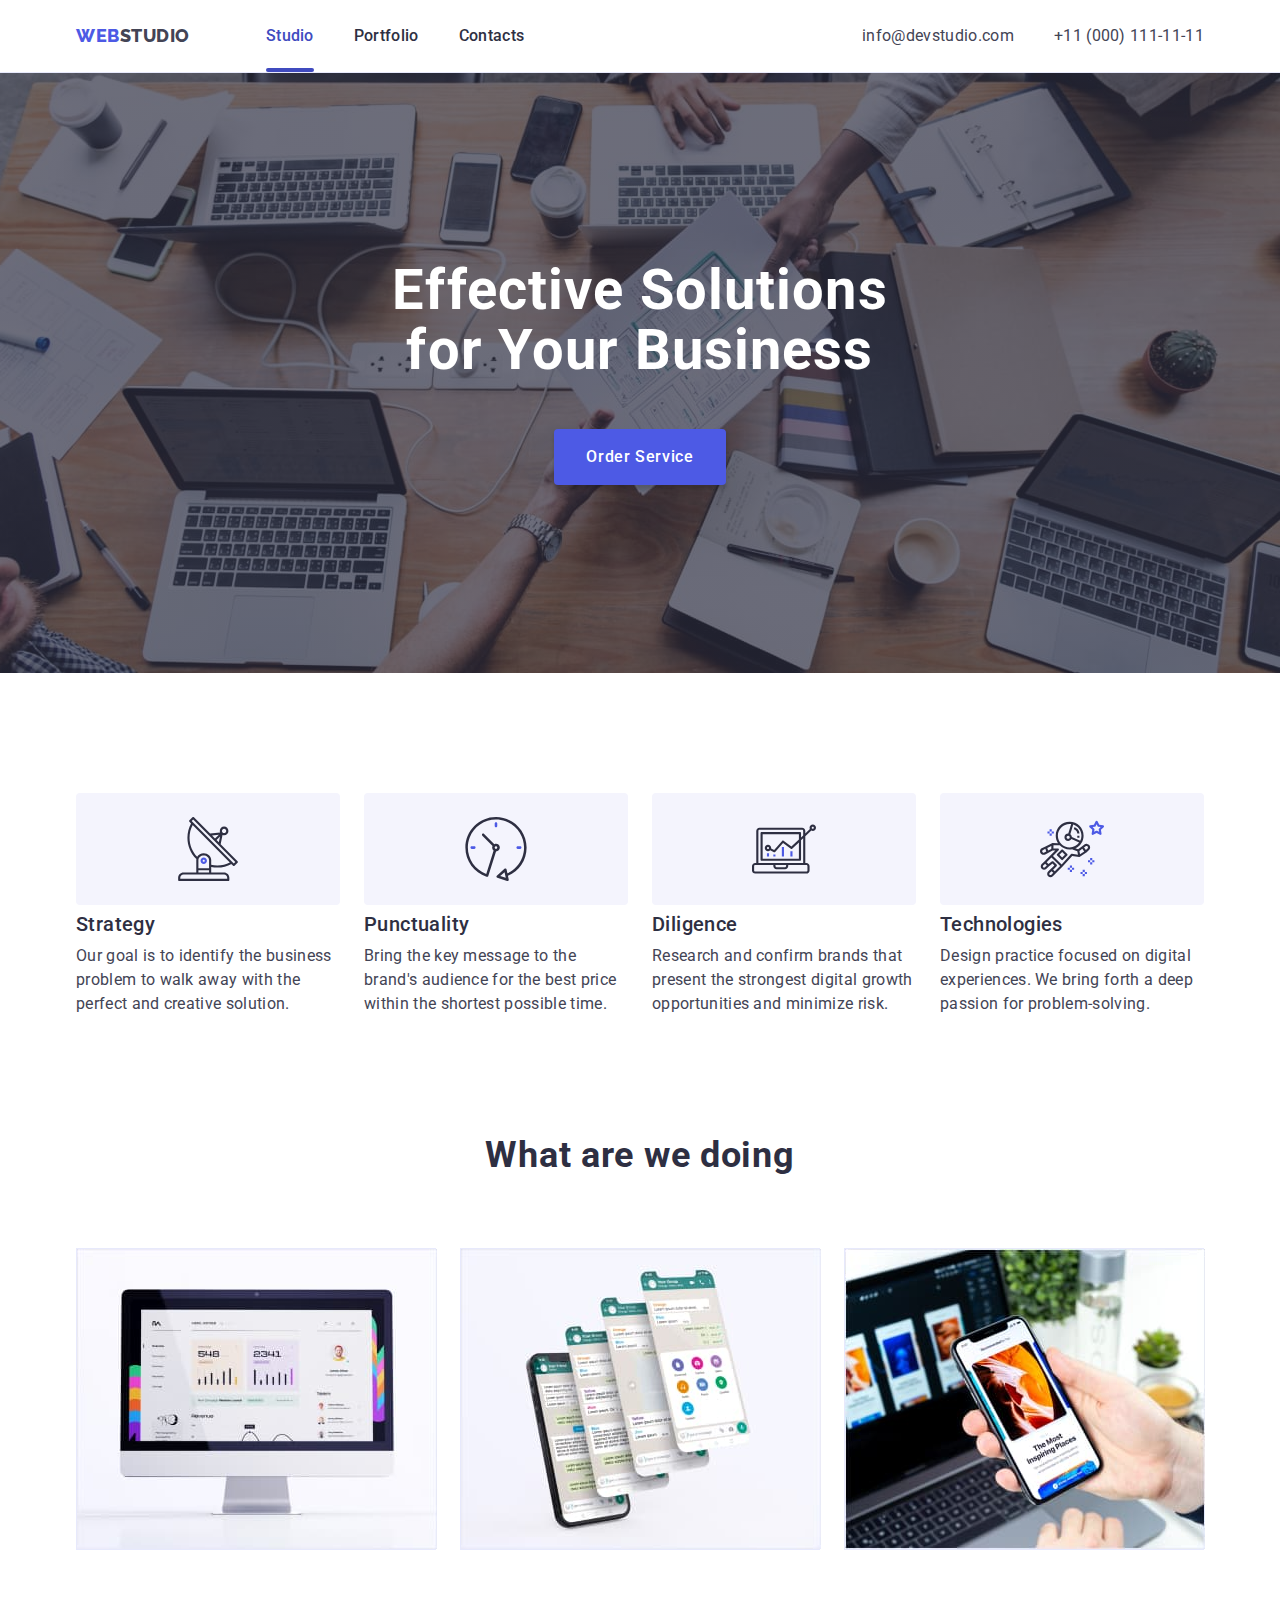
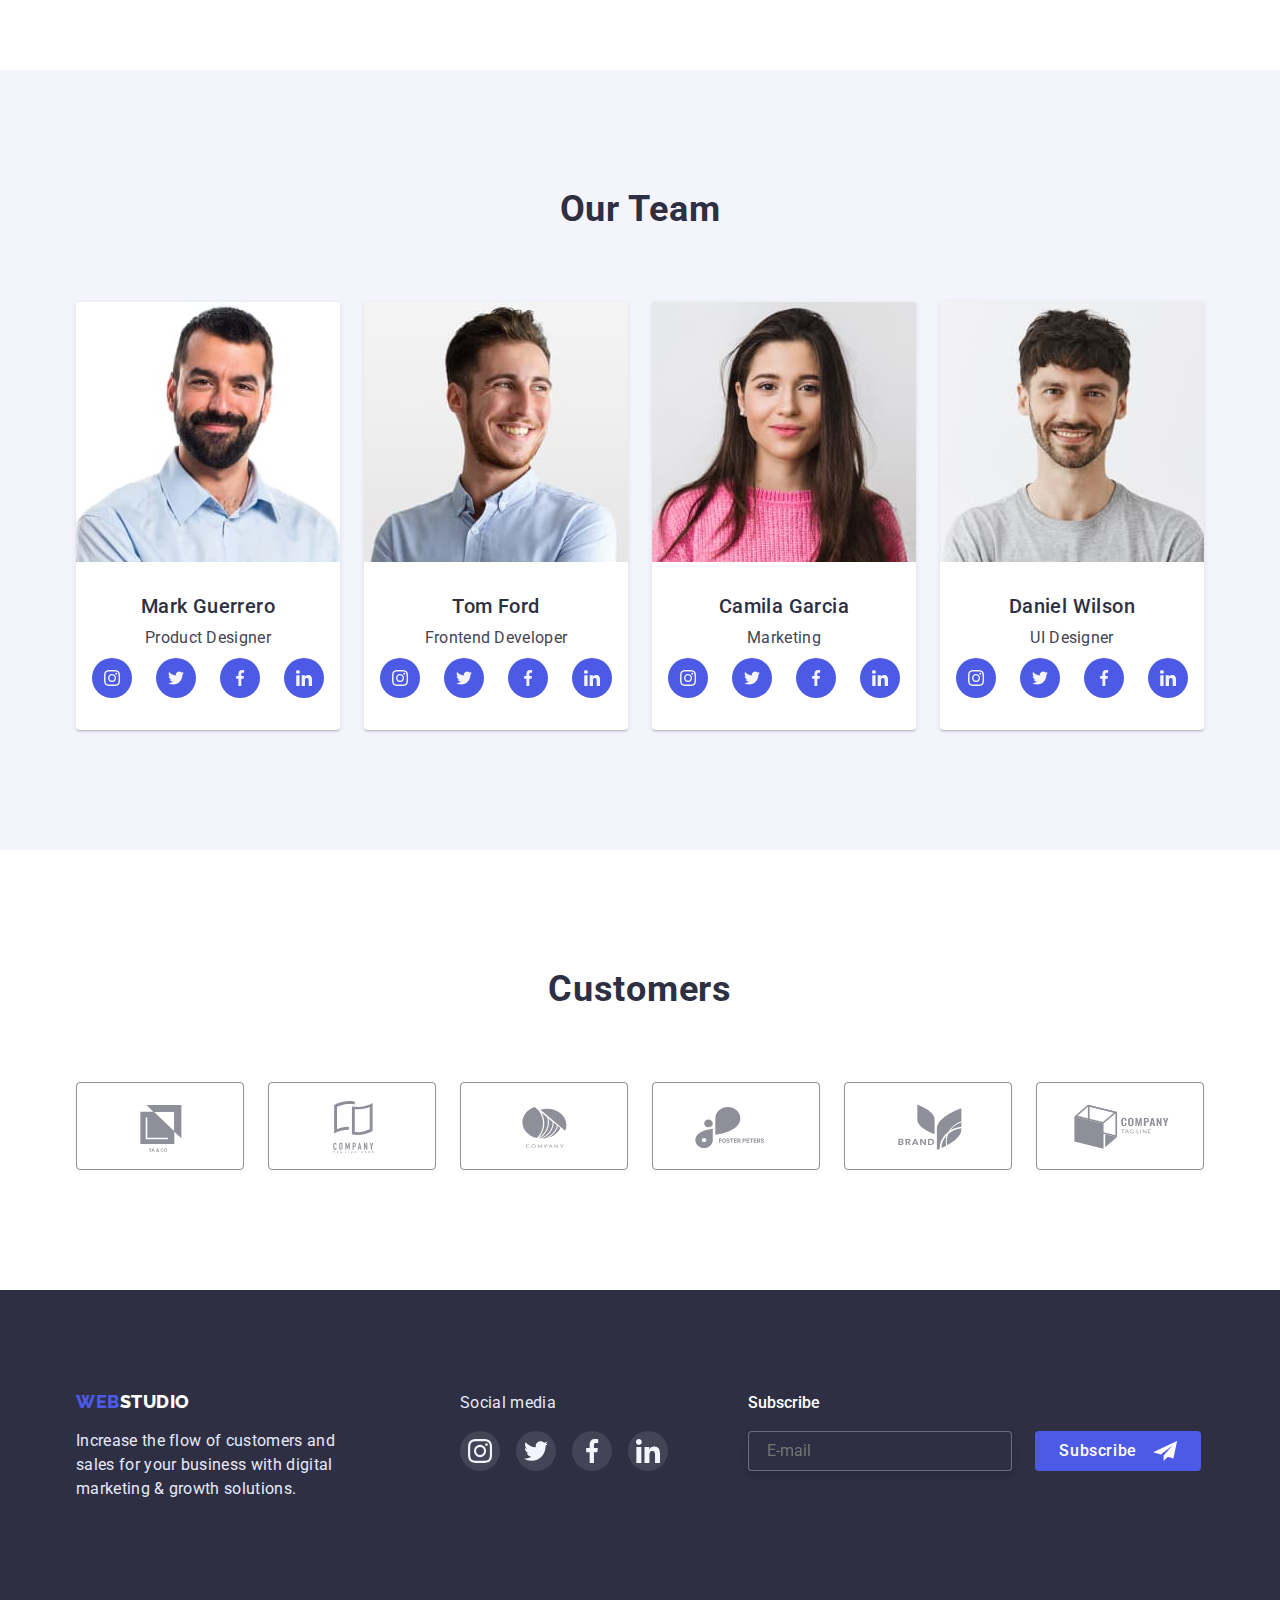
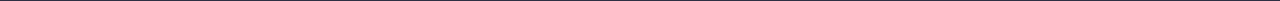
==== commit c0f68e12: "add" ====
--- a/index.html
+++ b/index.html
@@ -427,19 +427,15 @@
         <!-- ======================================================= -->
         <div class="subscription-group">
           <p class="subscription-title">Subscribe</p>
-          <form action="">
-            <div class="subscription-group-btn">
-              <input class="subscribe-form" type="text" placeholder="E-mail" />
-
-              <button type="submit" class="subscribe-button">
-                <span class="subscribe-text">
-                  Subscribe
-                  <svg class="telegram" width="24" height="24">
-                    <use href="./images/icons.svg#icon-icon-send" />
-                  </svg>
-                </span>
-              </button>
-            </div>
+          <form action="E-mail" class="subscribe-form">
+            <input class="subscribe-input" type="text" placeholder="E-mail" />
+
+            <button type="submit" class="subscribe-button">
+              Subscribe
+              <svg class="telegram" width="24" height="20">
+                <use href="./images/icons.svg#icon-icon-send" />
+              </svg>
+            </button>
           </form>
         </div>
       </div>
@@ -454,7 +450,7 @@
             <use href="./images/icons.svg#icon-Vector-1" />
           </svg>
         </button>
-        <form action="" class="contact-form">
+        <form action="contact-form" class="contact-form">
           <p class="personal-caption">
             Leave your contacts and we will call you back
           </p>
@@ -464,57 +460,57 @@
             <span class="personal-text">Name</span>
             <input
               class="contacts-form-imput"
-              type=""
+              type="text"
               autofocus
               name="user name"
               id="name"
-              placeholder=""
             />
             <svg class="user-name" width="18" height="18">
-              <use href="./images/icons.svg#icon-Vector-3-1" />
+              <use href="./images/icons.svg#icon-person-black" />
             </svg>
           </label>
+
+          <!-- ============================================================ -->
+
           <label class="personal-data-text">
             <span class="personal-text">Phone</span>
             <input
               class="contacts-form-imput"
-              type=""
-              autofocus
-              name="user name"
-              id="name"
-              placeholder=""
+              type="text"
+              name="user-phone"
+              id="phone"
             />
             <svg class="user-name" width="18" height="24">
-              <use href="./images/icons.svg#icon-Vector-1-1" />
+              <use href="./images/icons.svg#icon-phone-black" />
             </svg>
           </label>
 
-          <label class="personal-data-text"
-            ><span class="personal-text"
-              >Email
-              <input
-                class="contacts-form-imput"
-                type=""
-                autofocus
-                name="user name"
-                id="name"
-                placeholder="" />
-              <svg class="user-name" width="18" height="24">
-                <use href="./images/icons.svg#icon-Vector-2-1" /></svg
-            ></span>
+          <!-- ===================================================================== -->
+
+          <label class="personal-data-text">
+            <span class="personal-text">Email</span>
+            <input
+              class="contacts-form-imput"
+              type="text"
+              name="user-email"
+              id="email"
+            />
+            <svg class="user-name" width="18" height="24">
+              <use href="./images/icons.svg#icon-email-black" />
+            </svg>
           </label>
+
           <!-- ================================================================== -->
 
-          <label class="personal-data-text"
+          <label class="personal-comment-text"
             ><span class="personal-text">Comment</span>
-            <input
+            <textarea
               class="contacts-form-comment"
-              type=""
-              autofocus
-              name="user name"
-              id="name"
+              name="comment"
+              cols="30"
+              rows="10"
               placeholder="Text input"
-            />
+            ></textarea>
           </label>
 
           <!-- --------------------checkbox============= -->
@@ -525,7 +521,7 @@
               <span class="checkbox-icons"></span>
               <span class="checkbox-text">
                 I accept the terms and conditions of the
-                <span class="privacy-policy"> Privacy Policy</span>
+                <a href="" class="privacy-policy">Privacy Policy</a>
               </span>
             </label>
           </div>
--- a/css/styles.css
+++ b/css/styles.css
@@ -1,15 +1,19 @@
 :root {
-  --primary-text-color: #434455;
-  /* --secondary-text-: #e7e9fc; */
-  --secondary-background-color: #f4f4fd;
-  --variable-color: #404bbf;
-  --blue-color: #2e2f42;
-  --accent-color: #4d5ae5;
+  --primary-brand: #4d5ae5;
+  --pressed-state: #404bbf;
+  --dark: #2e2f42;
+  --success: #31d0aa;
+  --text: #434455;
+  --subtle-text: #8e8f99;
+  --accent: #e7e9fc;
+  --light: #f4f4fd;
+  --modal-overlay: rgba(46, 47, 66, 0.4);
+  --hero-background: rgba(46, 47, 66, 0.7);
   --white-color: #ffffff;
 }
 body {
   background-color: var(--white-color);
-  color: var(--primary-text-color);
+  color: var(--text);
   font-family: Roboto, sans-serif;
 }
 
@@ -65,7 +69,7 @@
 }
 
 .logo {
-  color: var(--accent-color);
+  color: var(--primary-brand);
   font-family: 'Raleway', sans-serif;
   font-weight: 800;
   font-size: 18px;
@@ -77,12 +81,12 @@
   color: var(--white-color);
 }
 .logo.dark > .logo-right {
-  color: var(--blue-color);
+  color: var(--text);
 }
 
 .section-title {
   margin-bottom: 72px;
-  color: var(--blue-color);
+  color: var(--dark);
   font-weight: 700;
   font-size: 36px;
   line-height: 1.11;
@@ -95,7 +99,7 @@
   top: 0;
   width: 100%;
   height: 100%;
-  background-color: rgba(46, 47, 66, 0.4);
+  background-color: var(--modal-overlay);
   transition: opacity 250ms linear, visibility 250ms linear;
 }
 .is-hidden {
@@ -122,42 +126,46 @@
   width: 24px;
   height: 24px;
   border: 1px solid rgba(0, 0, 0, 0.1);
-  background-color: #e7e9fc;
+  background-color: var(--accent);
   border-radius: 50%;
+  margin-bottom: 24px;
   display: flex;
   align-items: center;
   justify-content: center;
   margin-left: auto;
-  transition: color 250ms cubic-bezier(0.4, 0, 0.2, 1),
-    background-color 250ms cubic-bezier(0.4, 0, 0.2, 1);
+  transition: color 250ms cubic-bezier(0.4, 0, 0.2, 1);
+  /* background-color 250ms cubic-bezier(0.4, 0, 0.2, 1); */
 }
 .modal-clos:hover,
 .modal-clos:focus {
-  background-color: #404bbf;
-  fill: #ffffff;
+  background-color: var(--pressed-state);
+  fill: var(--white-color);
 }
 .personal-caption {
   font-weight: 500;
   font-size: 16px;
   line-height: 1.5;
   letter-spacing: 0.02em;
-  color: #2e2f42;
+  color: var(--dark);
   margin-bottom: 16px;
 }
 /* ======================================================== */
 
 .personal-data-text {
   position: relative;
+
   display: block;
+  margin-bottom: 8px;
 }
 .personal-text {
-  font-weight: 400;
+  display: inline-block;
+  /* font-weight: 400; */
   font-size: 12px;
   line-height: 1.33;
   letter-spacing: 0.04em;
-  color: #8e8f99;
+  color: var(--subtle-text);
+
   margin-bottom: 4px;
-  margin-top: 8px;
 }
 
 .contacts-form-imput {
@@ -166,15 +174,17 @@
   min-height: 40px;
   border: 1px solid rgba(33, 33, 33, 0.2);
   border-radius: 4px;
+  /* margin-bottom: 8px; */
   transition: color 250ms cubic-bezier(0.4, 0, 0.2, 1);
   outline: none;
+  color: var(--dark);
 }
 
 .contacts-form-imput:focus {
-  border: 1px solid #4d5ae5;
+  border: 1px solid var(--primary-brand);
 }
 .contacts-form-imput:focus + .user-name {
-  fill: #4d5ae5;
+  fill: var(--primary-brand);
 }
 
 .user-name {
@@ -183,37 +193,40 @@
   bottom: 20px;
   transform: translateY(50%);
   pointer-events: none;
-}
+  fill: var(--dark);
+}
+/* .user-name + .user-name {
+  margin-bottom: 53px;
+} */
 /* ============================================ */
 
 .contacts-form-comment {
-  padding-left: 38px;
   width: 100%;
   min-height: 40px;
   margin-bottom: 16px;
   border: 1px solid rgba(33, 33, 33, 0.2);
   border-radius: 4px;
+  outline: none;
+
   transition: color 250ms cubic-bezier(0.4, 0, 0.2, 1);
-  outline: none;
-}
-
-.contacts-form-comment:focus {
-  border: 1px solid #4d5ae5;
-}
-
-.contacts-form-comment:focus {
-  border: 1px solid #4d5ae5;
-}
-.contacts-form-comment {
-  padding-bottom: 98px;
-  padding-top: 12px;
-  padding-left: 16px;
+}
+.contacts-form-comment::placeholder {
+  color: rgba(117, 117, 117, 0.5);
   font-weight: 400;
   font-size: 12px;
-  line-height: 1.6;
-  letter-spacing: 0.04em;
-  color: rgba(117, 117, 117, 0.5);
-}
+  line-height: 14px;
+  padding-left: 16px;
+  padding-top: 8px;
+}
+
+.contacts-form-comment:focus {
+  border: 1px solid var(--primary-brand);
+}
+textarea {
+  resize: none;
+  height: 120px;
+}
+
 /* ================checkbox================== */
 .privacy-statement {
   height: 16px;
@@ -237,49 +250,53 @@
   width: 16px;
   height: 16px;
   margin-right: 8px;
-
-  border: 2px solid #2e2f42;
+  border: 2px solid var(--dark);
   border-radius: 4px;
 }
 .checkbox-text {
+  font-weight: 400;
   display: flex;
 }
 
 .checkbox:checked + .checkbox-icons {
-  border-color: #404bbf;
-  background-color: #404bbf;
+  border-color: var(--pressed-state);
+  background-color: var(--pressed-state);
   background-image: url(../images/full-check.svg);
   background-size: contain;
   background-origin: border-box;
 }
 .privacy-policy {
-  padding-left: 3px;
-  color: #4d5ae5;
-  text-decoration: underline solid #4d5ae5;
+  color: var(--primary-brand);
+  margin-left: 2px;
+  transition: color 250ms cubic-bezier(0.4, 0, 0.2, 1);
+}
+
+.privacy-policy:hover,
+.privacy-policy:focus {
+  color: var(--pressed-state);
 }
 .contacts-btn {
   text-align: center;
 }
 .contacts-form-btn {
-  color: #ffffff;
+  color: var(--white-color);
   height: 56px;
   width: 169px;
-  background: #4d5ae5;
+  background: var(--primary-brand);
   border: none;
   box-shadow: 0px 4px 4px rgba(0, 0, 0, 0.15);
   border-radius: 4px;
-  margin-right: 8px;
 
   transition: color 250ms cubic-bezier(0.4, 0, 0.2, 1);
 }
 .contacts-form-btn:focus,
 .contacts-form-btn:hover {
-  background-color: #404bbf;
+  background-color: var(--pressed-state);
 }
 
 /*📌=== site-nav */
 .header {
-  border-bottom: 1px solid #e7e9fc;
+  border-bottom: 1px solid var(--accent);
 }
 
 .header-container {
@@ -302,7 +319,7 @@
   display: block;
   padding-top: 24px;
   padding-bottom: 24px;
-  color: var(--blue-color);
+  color: var(--dark);
   font-weight: 500;
   font-size: 16px;
   line-height: 1.5;
@@ -313,7 +330,7 @@
 .navigation-list .link:hover,
 .navigation-list .link:focus,
 .navigation-list .link.current {
-  color: var(--variable-color);
+  color: var(--pressed-state);
 }
 .navigation-list .link.current::after {
   width: 100%;
@@ -324,7 +341,7 @@
   content: '';
   position: absolute;
   border-radius: 2px;
-  background-color: #404bbf;
+  background-color: var(--pressed-state);
   pointer-events: none;
 }
 
@@ -341,7 +358,7 @@
   margin-left: 40px;
 }
 .contacts-link {
-  color: var(--primary-text-color);
+  color: var(--text);
   font-style: normal;
 
   font-size: 16px;
@@ -355,7 +372,7 @@
 }
 .contacts-link:hover,
 .contacts-link:focus {
-  color: var(--variable-color);
+  color: var(--pressed-state);
 }
 
 /*================================📌 Hero =========================  */
@@ -392,7 +409,7 @@
 }
 
 .hero-button {
-  background-color: var(--accent-color);
+  background-color: var(--primary-brand);
   font-family: inherit;
   color: var(--white-color);
   font-weight: 500;
@@ -408,7 +425,7 @@
 
 .hero-button:hover,
 .hero-button:focus {
-  background-color: var(--variable-color);
+  background-color: var(--pressed-state);
 }
 
 /* 📌===advantages */
@@ -431,11 +448,11 @@
   display: flex;
   justify-content: center;
   align-items: center;
-  background-color: var(--secondary-background-color);
+  background-color: var(--light);
 }
 
 .advantages-title {
-  color: var(--blue-color);
+  color: var(--dark);
   font-weight: 500;
   font-size: 20px;
   letter-spacing: 0.02em;
@@ -456,7 +473,7 @@
 }
 .work-item {
   width: 360px;
-  border: 1px solid #e7e9fc;
+  border: 1px solid var(--accent);
 }
 .work-item:not(:last-child) {
   margin-right: 24px;
@@ -465,7 +482,7 @@
 /* 📌 === Our Team */
 
 .our-team {
-  background-color: var(--secondary-background-color);
+  background-color: var(--light);
   padding: 120px 0;
 }
 .team-list {
@@ -486,7 +503,7 @@
   text-align: center;
 }
 .staff-title {
-  color: var(--blue-color);
+  color: var(--dark);
   font-weight: 500;
   font-size: 20px;
   letter-spacing: 0.02em;
@@ -510,15 +527,15 @@
   display: inline-flex;
   justify-content: center;
   align-items: center;
-  background-color: var(--accent-color);
+  background-color: var(--primary-brand);
   transition: background-color 250ms cubic-bezier(0.4, 0, 0.2, 1);
 }
 .icon-item:hover,
 .icon-item:focus {
-  background-color: var(--variable-color);
+  background-color: var(--pressed-state);
 }
 .soc-icon-item {
-  fill: var(--secondary-background-color);
+  fill: var(--light);
 }
 
 /* ================================Customers */
@@ -537,21 +554,21 @@
   display: flex;
   justify-content: center;
   align-items: center;
-  border: 1px solid #8e8f99;
+  border: 1px solid var(--subtle-text);
   border-radius: 4px;
   transition: border 250ms cubic-bezier(0.4, 0, 0.2, 1);
 }
 .customers-link:hover,
 .customers-link:focus {
-  border: 1px solid #404bbf;
+  border: 1px solid var(--pressed-state);
 }
 .customers-link:hover > .customers-icon-item,
 .customers-link:focus > .customers-icon-item {
-  fill: #404bbf;
+  fill: var(--pressed-state);
 }
 
 .customers-icon-item {
-  fill: #8e8f99;
+  fill: var(--subtle-text);
   transition: fill 250ms cubic-bezier(0.4, 0, 0.2, 1);
 }
 .section-heading {
@@ -576,13 +593,13 @@
 }
 .filter-button {
   padding: 12px 24px;
-  color: var(--accent-color);
+  color: var(--primary-brand);
   font-family: inherit;
   line-height: 1.5;
   font-weight: 500;
   letter-spacing: 0.04em;
-  background-color: var(--secondary-background-color);
-  border: 1px solid #e7e9fc;
+  background-color: var(--white-color);
+  border: 1px solid var(--accent);
   border-radius: 4px;
 
   box-shadow: 0px 3px 1px rgba(0, 0, 0, 0.1), 0px 2px 1px rgba(0, 0, 0, 0.08),
@@ -593,7 +610,7 @@
 .filter-button:hover,
 .filter-button:focus {
   border-color: transparent;
-  background-color: var(--variable-color);
+  background-color: var(--pressed-state);
   color: var(--white-color);
 }
 
@@ -628,7 +645,7 @@
 .overlay {
   line-height: 1.5;
   letter-spacing: 0.02em;
-  color: #f4f4fd;
+  color: var(--light);
   position: absolute;
   padding-top: 40px;
   padding-left: 32px;
@@ -636,7 +653,7 @@
   top: 0;
   font-size: 16px;
   font-weight: 400;
-  background-color: #4d5ae5;
+  background-color: var(--primary-brand);
   height: 100%;
   transform: translateY(100%);
   transition: transform 250ms linear;
@@ -644,21 +661,21 @@
 
 .projects-bottom {
   padding: 32px 16px;
-  border-left: 1px solid #e7e9fc;
-  border-right: 1px solid #e7e9fc;
-  border-bottom: 1px solid #e7e9fc;
+  border-left: 1px solid var(--accent);
+  border-right: 1px solid var(--accent);
+  border-bottom: 1px solid var(--accent);
 }
 
 .projects-title {
   margin-bottom: 8px;
-  color: var(--blue-color);
+  color: var(--dark);
   font-weight: 500;
   font-size: 20px;
   letter-spacing: 0.02em;
   line-height: 1.2;
 }
 .projects-description {
-  color: var(--primary-text-color);
+  color: var(--text);
   line-height: 1.5;
   letter-spacing: 0.02em;
 }
@@ -667,7 +684,7 @@
 
 .page-footer {
   padding: 100px 0;
-  background-color: var(--blue-color);
+  background-color: var(--dark);
 }
 .footer-container {
   display: flex;
@@ -679,12 +696,14 @@
 }
 .logo-group > .text {
   margin-top: 16px;
-  color: var(--white-color);
-  line-height: 1.5;
-  letter-spacing: 0.02em;
-}
+  color: var(--accent);
+  line-height: 1.5;
+  letter-spacing: 0.02em;
+}
+/* ================================================== */
 .social-group {
   width: 208px;
+  margin-right: 80px;
 }
 .social-title {
   display: inline-block;
@@ -692,7 +711,7 @@
   font-size: 16px;
   line-height: 1.5;
   letter-spacing: 0.02em;
-  color: #ffffff;
+  color: var(--accent);
 }
 .social-list {
   display: flex;
@@ -712,58 +731,66 @@
 }
 .social-link:hover,
 .social-link:focus {
-  background-color: #31d0aa;
+  background-color: var(--success);
 }
 /* ============================================================ */
 .subscription-group {
   width: 453px;
-  height: 80px;
-  margin-left: 88px;
 }
 .subscription-title {
-  color: #ffffff;
+  color: var(--white-color);
   margin-bottom: 16px;
+  font-weight: 500;
+  line-height: 1.5;
 }
 .subscription-group-btn {
   display: flex;
 }
 .subscribe-form {
-  color: #ffffff;
-  background-color: #2e2f42;
-  width: 264px;
-  height: 40px;
-  margin-right: 24px;
+  display: flex;
+  justify-content: space-between;
+}
+.subscribe-input {
+  color: var(--white-color);
+  background-color: var(--dark);
+  min-width: 264px;
   border: 1px solid rgba(255, 255, 255, 0.3);
   filter: drop-shadow(0px 4px 4px rgba(0, 0, 0, 0.15));
   border-radius: 4px;
-  outline: none;
+  transition: background-color 250ms cubic-bezier(0.4, 0, 0.2, 1);
+}
+.subscribe-input::placeholder {
   padding-left: 16px;
 }
+
+.subscribe-input:focus {
+  border: 1px solid var(--primary-brand);
+}
 .subscribe-button {
+  padding: 8px 24px;
+  display: inline-flex;
+  column-gap: 16px;
+  align-items: center;
+
+  font-weight: 500;
+  line-height: 1.5;
+  letter-spacing: 0.04em;
+
   border: none;
   border-radius: 4px;
-  color: #ffffff;
-  width: 165px;
-  height: 40px;
-  background-color: #4d5ae5;
+  color: var(--white-color);
+  background-color: var(--primary-brand);
   transition: background-color 250ms cubic-bezier(0.4, 0, 0.2, 1);
 }
 .subscribe-button:hover,
 .subscribe-button:focus {
-  background-color: #404bbf;
+  background-color: var(--pressed-state);
 }
 .telegram {
-  fill: #ffffff;
-  margin-left: 16px;
+  fill: var(--white-color);
 }
 .subscribe-text {
   display: flex;
-  padding-top: 40px;
-  padding-left: 24px;
+
   transform: translateY(-50%);
 }
-
-.subscribe-button + .subscribe-form {
-  display: flex;
-  padding-bottom: 8px;
-}
